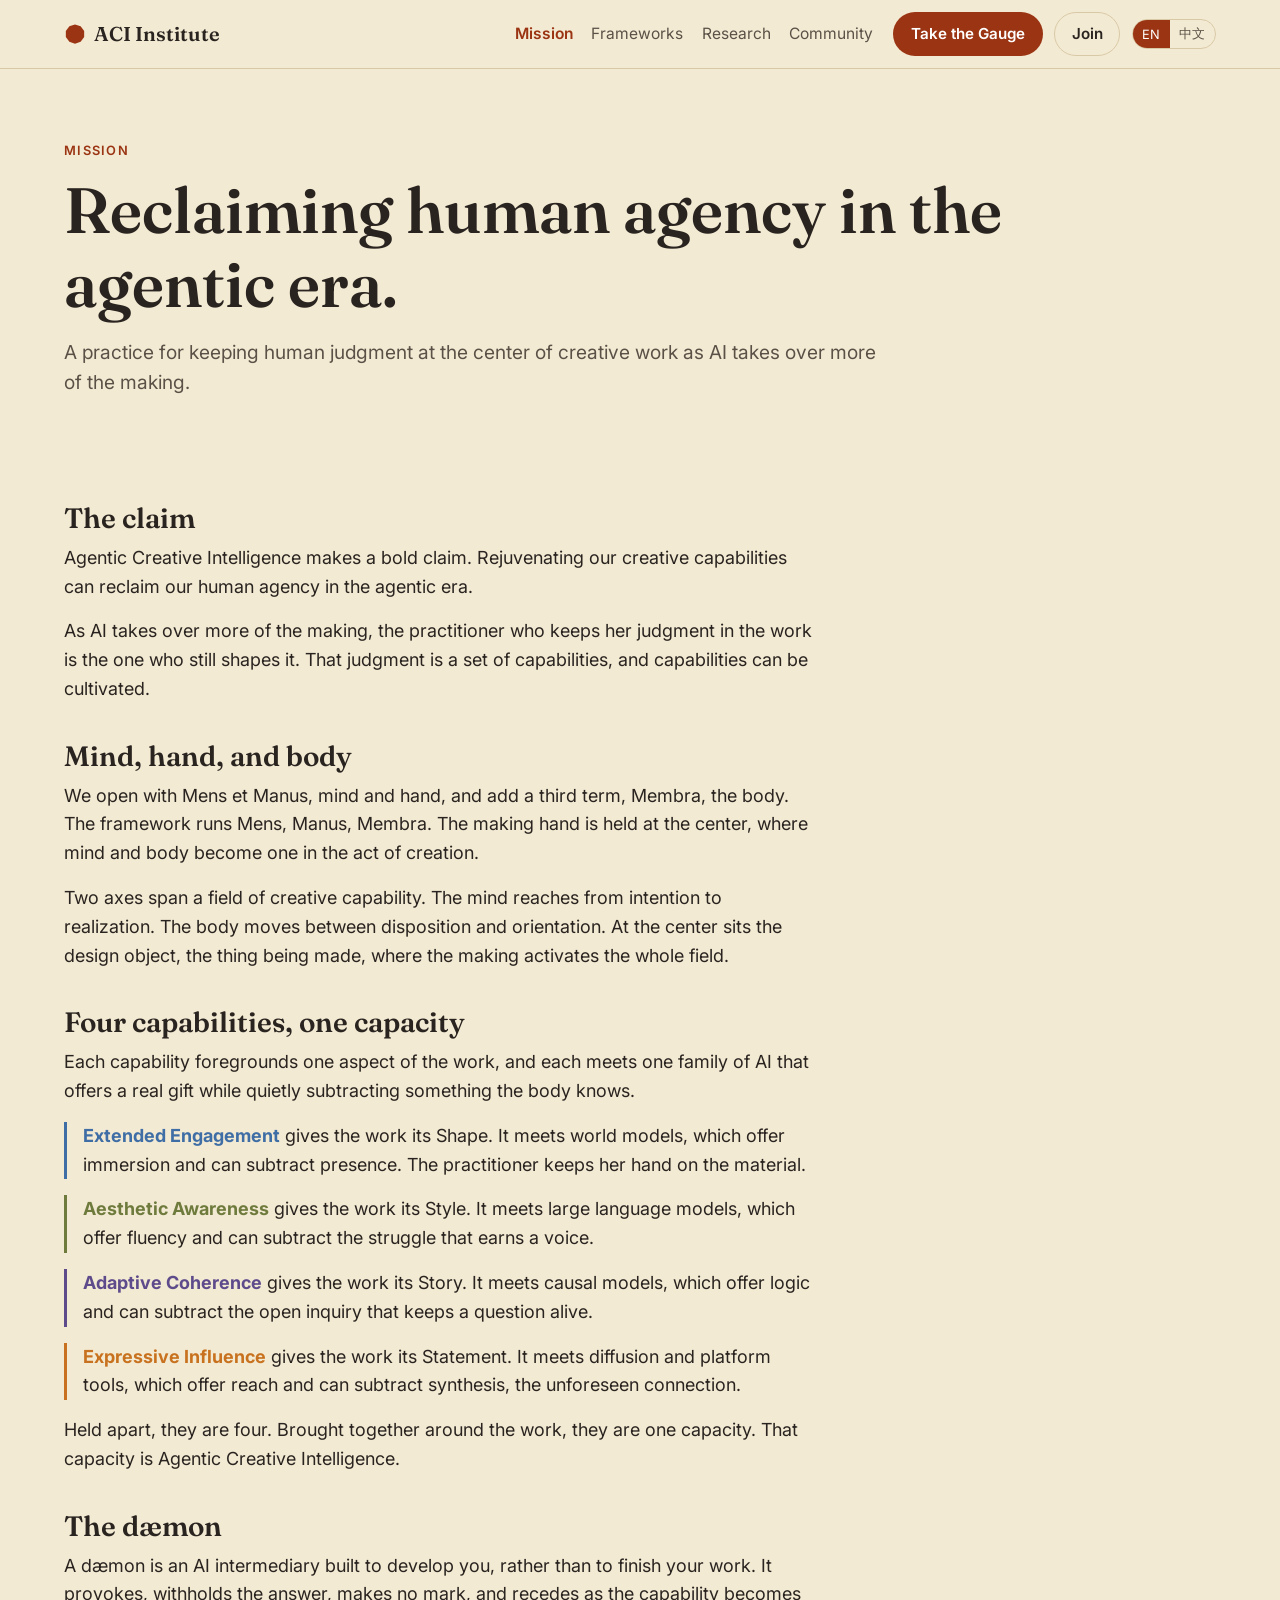
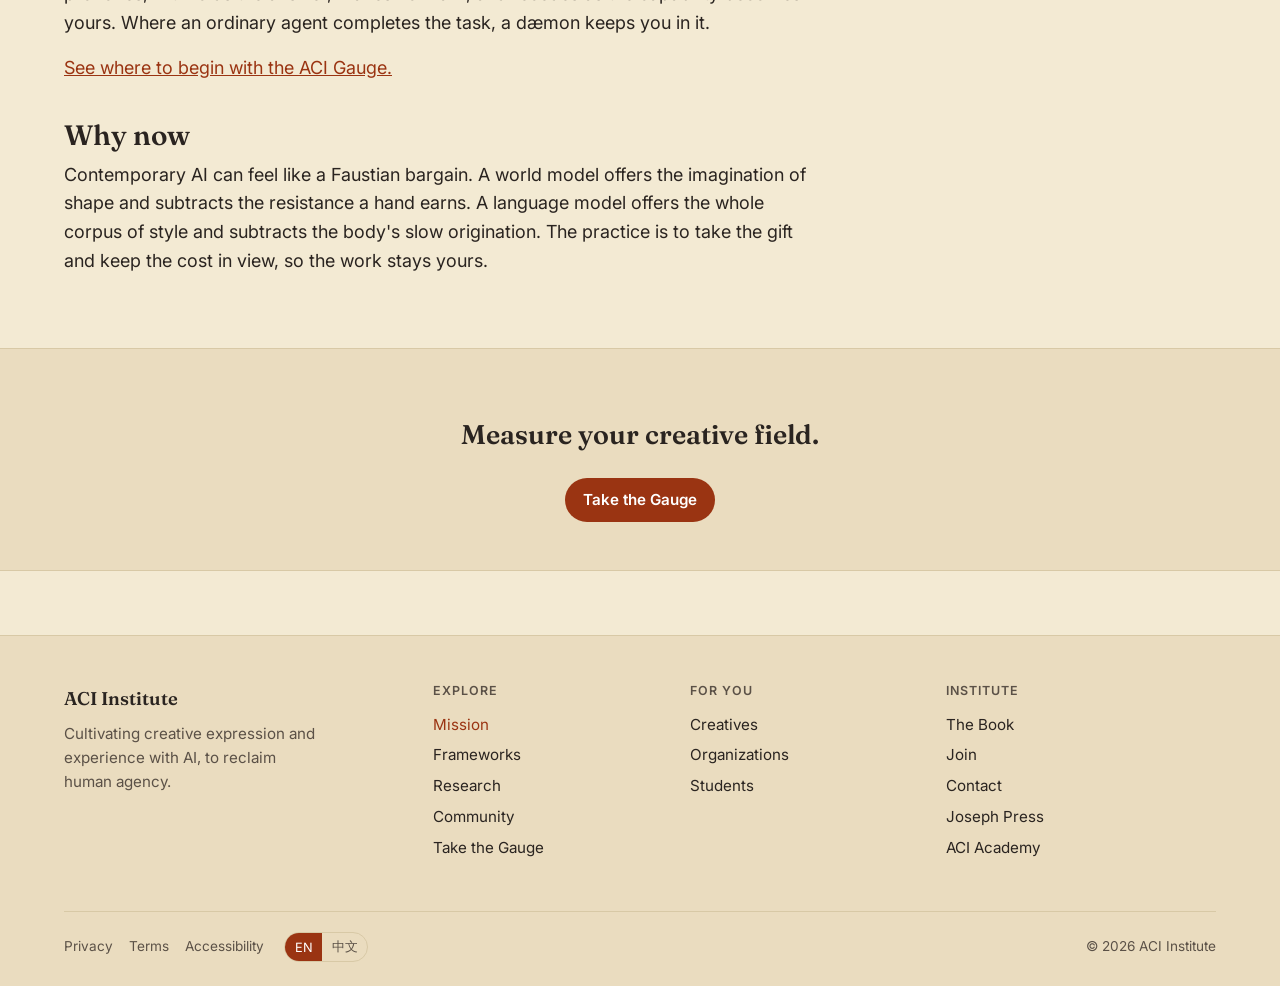
==== mission/index.html @ acca752f "asd" ====
<!DOCTYPE html>
<html lang="en">
<head>
  <meta charset="utf-8">
  <meta name="viewport" content="width=device-width, initial-scale=1">
  <title>Mission · ACI Institute</title>
  <meta name="description" content="Agentic Creative Intelligence makes a bold claim: rejuvenating our creative capabilities can reclaim human agency in the agentic era.">
  <meta name="robots" content="noindex">
  <link rel="icon" href="/assets/favicon.svg">
  <script>
    (function () {
      try {
        var l = localStorage.getItem("aci-lang");
        if (l !== "en" && l !== "zh") {
          l = (navigator.language || "").toLowerCase().indexOf("zh") === 0 ? "zh" : "en";
        }
        document.documentElement.lang = l === "zh" ? "zh-Hans" : "en";
      } catch (e) {}
    })();
  </script>
  <link rel="preconnect" href="https://fonts.googleapis.com">
  <link rel="preconnect" href="https://fonts.gstatic.com" crossorigin>
  <link rel="stylesheet" href="https://fonts.googleapis.com/css2?family=Fraunces:opsz,wght@9..144,400;9..144,600&family=Inter:wght@400;500;600&family=IBM+Plex+Mono&display=swap">
  <link rel="stylesheet" href="/assets/css/main.css">
</head>
<body>
  <main id="main">

    <section class="hero wrap">
      <p class="eyebrow" data-i18n="mission.eyebrow">Mission</p>
      <h1 class="display" data-i18n="mission.title">Reclaiming human agency in the agentic era.</h1>
      <p class="subhead" data-i18n="mission.sub">A practice for keeping human judgment at the center of creative work as AI takes over more of the making.</p>
    </section>

    <section class="section wrap">
      <div class="prose">
        <h2 data-i18n="mission.claim.h">The claim</h2>
        <p data-i18n="mission.claim.p1">Agentic Creative Intelligence makes a bold claim. Rejuvenating our creative capabilities can reclaim our human agency in the agentic era.</p>
        <p data-i18n="mission.claim.p2">As AI takes over more of the making, the practitioner who keeps her judgment in the work is the one who still shapes it. That judgment is a set of capabilities, and capabilities can be cultivated.</p>

        <h2 data-i18n="mission.field.h">Mind, hand, and body</h2>
        <p data-i18n="mission.field.p1">We open with Mens et Manus, mind and hand, and add a third term, Membra, the body. The framework runs Mens, Manus, Membra. The making hand is held at the center, where mind and body become one in the act of creation.</p>
        <p data-i18n="mission.field.p2">Two axes span a field of creative capability. The mind reaches from intention to realization. The body moves between disposition and orientation. At the center sits the design object, the thing being made, where the making activates the whole field.</p>

        <h2 data-i18n="mission.caps.h">Four capabilities, one capacity</h2>
        <p data-i18n="mission.caps.p1">Each capability foregrounds one aspect of the work, and each meets one family of AI that offers a real gift while quietly subtracting something the body knows.</p>

        <div class="cap-def ee">
          <p data-i18n="mission.caps.ee"><b>Extended Engagement</b> gives the work its Shape. It meets world models, which offer immersion and can subtract presence. The practitioner keeps her hand on the material.</p>
        </div>
        <div class="cap-def aa">
          <p data-i18n="mission.caps.aa"><b>Aesthetic Awareness</b> gives the work its Style. It meets large language models, which offer fluency and can subtract the struggle that earns a voice.</p>
        </div>
        <div class="cap-def ac">
          <p data-i18n="mission.caps.ac"><b>Adaptive Coherence</b> gives the work its Story. It meets causal models, which offer logic and can subtract the open inquiry that keeps a question alive.</p>
        </div>
        <div class="cap-def ei">
          <p data-i18n="mission.caps.ei"><b>Expressive Influence</b> gives the work its Statement. It meets diffusion and platform tools, which offer reach and can subtract synthesis, the unforeseen connection.</p>
        </div>

        <p data-i18n="mission.caps.p2">Held apart, they are four. Brought together around the work, they are one capacity. That capacity is Agentic Creative Intelligence.</p>

        <h2 data-i18n="mission.daemon.h">The dæmon</h2>
        <p data-i18n="mission.daemon.p1">A dæmon is an AI intermediary built to develop you, rather than to finish your work. It provokes, withholds the answer, makes no mark, and recedes as the capability becomes yours. Where an ordinary agent completes the task, a dæmon keeps you in it.</p>
        <p><a href="/gauge/" data-i18n="mission.daemon.cta">See where to begin with the ACI Gauge.</a></p>

        <h2 data-i18n="mission.why.h">Why now</h2>
        <p data-i18n="mission.why.p1">Contemporary AI can feel like a Faustian bargain. A world model offers the imagination of shape and subtracts the resistance a hand earns. A language model offers the whole corpus of style and subtracts the body's slow origination. The practice is to take the gift and keep the cost in view, so the work stays yours.</p>
      </div>
    </section>

    <section class="band center">
      <div class="wrap">
        <h2 data-i18n="mission.close.h">Measure your creative field.</h2>
        <div class="cta-row">
          <a class="btn btn-primary" href="/gauge/" data-i18n="cta.gauge">Take the Gauge</a>
        </div>
      </div>
    </section>

  </main>

  <script src="/assets/js/i18n.js"></script>
  <script src="/assets/js/shell.js"></script>
</body>
</html>
---- assets/css/main.css ----
/* ==========================================================================
   ACI Institute, design system and shell
   Single source of truth for color, type, and the shared header and footer.
   Values fixed in the design brief, Sections 3.1 and 3.2.
   ========================================================================== */

:root {
  color-scheme: light;

  /* Foundation */
  --parchment: #F3EAD3;
  --parchment-deep: #EADCBF;
  --ink: #2A2420;
  --ink-soft: #5B5147;
  --line: #D8C9A6;

  /* Brand (Manus, the Design Object center of Figure 5.3) */
  --manus: #9A3412;
  --manus-bright: #B4512A;

  /* The four creative capabilities (fixed, from Figure 5.3) */
  --ee-blue: #3E6EA5;   /* Extended Engagement  / World Models */
  --aa-olive: #6E7B3D;  /* Aesthetic Awareness  / Large Language Models */
  --ac-purple: #5E4B8B; /* Adaptive Coherence   / Causal Models */
  --ei-orange: #C8721F; /* Expressive Influence / Diffusion Models */

  /* Type families */
  --font-display: "Fraunces", Georgia, "Times New Roman", serif;
  --font-body: "Inter", system-ui, -apple-system, "Segoe UI", Roboto, sans-serif;
  --font-mono: "IBM Plex Mono", ui-monospace, "SF Mono", Menlo, monospace;
  --font-cjk: "PingFang SC", "Microsoft YaHei", "Noto Sans SC", sans-serif;

  /* Type scale (~1.25 ratio) */
  --fs-display: clamp(2.5rem, 5vw, 4rem);
  --fs-h1: clamp(2rem, 3.5vw, 2.5rem);
  --fs-h2: 1.75rem;
  --fs-h3: 1.375rem;
  --fs-body: 1.125rem;
  --fs-small: 0.9375rem;

  /* Layout */
  --maxw: 1200px;
  --measure: 68ch;
  --radius: 10px;
  --header-h: 68px;
}

/* Chinese pages swap to a CJK stack so CN reads as designed, not defaulted. */
html[lang^="zh"] {
  --font-body: "PingFang SC", "Microsoft YaHei", "Noto Sans SC", sans-serif;
  --font-display: "Songti SC", "STSong", "Noto Serif SC", "PingFang SC", serif;
}

/* --- Reset and base ------------------------------------------------------ */

*, *::before, *::after { box-sizing: border-box; }
html { -webkit-text-size-adjust: 100%; }
body {
  margin: 0;
  background: var(--parchment);
  color: var(--ink);
  font-family: var(--font-body);
  font-size: var(--fs-body);
  line-height: 1.6;
  -webkit-font-smoothing: antialiased;
}
h1, h2, h3 { font-family: var(--font-display); line-height: 1.15; font-weight: 600; }
a { color: var(--manus); }
img { max-width: 100%; height: auto; }

.wrap { max-width: var(--maxw); margin-inline: auto; padding-inline: 1.5rem; }

.skip-link {
  position: absolute; left: 0.5rem; top: -3rem;
  background: var(--manus); color: #fff; padding: 0.5rem 0.9rem;
  border-radius: 8px; text-decoration: none; z-index: 100;
  transition: top 0.15s ease;
}
.skip-link:focus { top: 0.5rem; }

:where(a, button, [tabindex]):focus-visible {
  outline: 2px solid var(--manus);
  outline-offset: 2px;
  border-radius: 4px;
}

/* --- Buttons ------------------------------------------------------------- */

.btn {
  display: inline-flex; align-items: center; justify-content: center;
  padding: 0.55rem 1.05rem; border-radius: 999px;
  font-family: var(--font-body); font-weight: 600; font-size: 0.95rem;
  text-decoration: none; border: 1px solid transparent; cursor: pointer;
  transition: background 0.15s ease, color 0.15s ease, border-color 0.15s ease;
}
.btn-primary { background: var(--manus); color: #fff; }
.btn-primary:hover { background: var(--manus-bright); }
.btn-quiet { background: transparent; color: var(--ink); border-color: var(--line); }
.btn-quiet:hover { color: var(--manus); border-color: var(--manus); }

/* --- Header -------------------------------------------------------------- */

.site-header {
  position: sticky; top: 0; z-index: 20;
  background: var(--parchment); /* fallback where color-mix is unsupported */
  background: color-mix(in srgb, var(--parchment) 88%, transparent);
  -webkit-backdrop-filter: saturate(1.1) blur(8px);
  backdrop-filter: saturate(1.1) blur(8px);
  border-bottom: 1px solid var(--line);
}
.header-inner {
  display: flex; align-items: center; gap: 1.25rem;
  min-height: var(--header-h);
}
.brand {
  display: inline-flex; align-items: center; gap: 0.5rem;
  text-decoration: none; color: var(--ink);
  font-family: var(--font-display); font-weight: 600; font-size: 1.25rem;
  white-space: nowrap;
}
.brand-mark { display: inline-flex; }
.site-nav { display: flex; gap: 1.15rem; margin-left: auto; }
.site-nav a {
  color: var(--ink-soft); text-decoration: none; font-size: 0.975rem;
}
.site-nav a:hover { color: var(--manus); }
.site-nav a[aria-current="page"] { color: var(--manus); font-weight: 600; }
.footer-col a[aria-current="page"] { color: var(--manus); }
.header-actions { display: flex; align-items: center; gap: 0.7rem; }

.lang-switch {
  display: inline-flex; border: 1px solid var(--line);
  border-radius: 999px; overflow: hidden;
}
.lang-switch button {
  border: 0; background: transparent; cursor: pointer;
  padding: 0.35rem 0.6rem; font-family: var(--font-body);
  font-size: 0.8rem; color: var(--ink-soft);
}
.lang-switch button[aria-pressed="true"] { background: var(--manus); color: #fff; }

.nav-toggle {
  display: none; margin-left: auto;
  background: transparent; border: 1px solid var(--line); border-radius: 8px;
  font-size: 1.1rem; line-height: 1; padding: 0.4rem 0.6rem;
  color: var(--ink); cursor: pointer;
}

/* --- Footer -------------------------------------------------------------- */

.site-footer {
  background: var(--parchment-deep);
  border-top: 1px solid var(--line);
  margin-top: 4rem;
}
.footer-inner {
  display: grid; grid-template-columns: 1.5fr 1fr 1fr 1.2fr; gap: 2rem;
  padding-block: 3rem 1.5rem;
}
.footer-brand .brand-name { font-family: var(--font-display); font-size: 1.15rem; font-weight: 600; }
.footer-tagline { color: var(--ink-soft); font-size: 0.95rem; max-width: 26ch; margin: 0.5rem 0 0; }
.footer-col h2 {
  font-family: var(--font-body); font-size: 0.78rem; font-weight: 600;
  text-transform: uppercase; letter-spacing: 0.08em; color: var(--ink-soft);
  margin: 0 0 0.7rem;
}
.footer-col a {
  display: block; color: var(--ink); text-decoration: none;
  padding: 0.2rem 0; font-size: 0.95rem;
}
.footer-col a:hover { color: var(--manus); }
.footer-meta {
  grid-column: 1 / -1; display: flex; align-items: center; gap: 1.25rem;
  flex-wrap: wrap; border-top: 1px solid var(--line);
  margin-top: 1rem; padding-top: 1.25rem;
}
.footer-legal { display: flex; gap: 1rem; }
.footer-legal a { color: var(--ink-soft); text-decoration: none; font-size: 0.85rem; }
.footer-legal a:hover { color: var(--manus); }
.footer-rights { margin: 0 0 0 auto; color: var(--ink-soft); font-size: 0.85rem; }

/* --- Shell preview (temporary, replaced by Home in Step 2) ---------------- */

#main { min-height: 40vh; }
.shell-preview { padding-block: 4rem 2rem; }
.eyebrow {
  text-transform: uppercase; letter-spacing: 0.1em;
  color: var(--manus); font-size: 0.8rem; font-weight: 600; margin: 0;
}
.shell-preview .display { font-size: var(--fs-display); margin: 0.5rem 0 1rem; }
.shell-preview p.lead { max-width: var(--measure); color: var(--ink-soft); }
.swatches { display: flex; gap: 0.75rem; margin-top: 2.25rem; flex-wrap: wrap; }
.swatch {
  width: 8rem; height: 4rem; border-radius: 8px; color: #fff;
  display: flex; align-items: flex-end; padding: 0.4rem 0.55rem;
  font-size: 0.72rem; font-weight: 600; line-height: 1.2;
}
.swatch.ee { background: var(--ee-blue); }
.swatch.aa { background: var(--aa-olive); }
.swatch.ac { background: var(--ac-purple); }
.swatch.ei { background: var(--ei-orange); }

/* --- Responsive ---------------------------------------------------------- */

@media (max-width: 900px) {
  .nav-toggle { display: inline-flex; order: 3; }
  .site-nav {
    order: 4; margin-left: 0; flex-basis: 100%;
    flex-direction: column; gap: 0.25rem;
    display: none; padding: 0.5rem 0 0.75rem;
  }
  body.nav-open .site-nav { display: flex; }
  .site-nav a { padding: 0.5rem 0; }
  .header-inner { flex-wrap: wrap; }
  .header-actions { margin-left: auto; }
  .footer-inner { grid-template-columns: 1fr 1fr; }
  .footer-brand { grid-column: 1 / -1; }
  .footer-rights { margin-left: 0; flex-basis: 100%; }
}

@media (prefers-reduced-motion: reduce) {
  * { transition: none !important; animation: none !important; }
}

/* --- Page sections and components ---------------------------------------- */

.section { padding-block: 3.5rem; }
.section + .section { border-top: 1px solid var(--line); }
.section-head { max-width: var(--measure); }
.section h2 { font-size: var(--fs-h2); margin: 0 0 0.75rem; }
.lead { font-size: 1.2rem; color: var(--ink-soft); }

/* Hero */
.hero { padding-block: 4.5rem 3rem; }
.hero .eyebrow { margin-bottom: 0.75rem; }
.hero h1 { font-size: var(--fs-display); max-width: 24ch; margin: 0 0 1rem; }
.hero .subhead { font-size: 1.2rem; color: var(--ink-soft); max-width: var(--measure); margin: 0; }
.cta-row { display: flex; gap: 0.75rem; flex-wrap: wrap; margin-top: 1.75rem; }

/* Capability cards */
.cap-grid { display: grid; grid-template-columns: repeat(4, 1fr); gap: 1rem; margin-top: 1.75rem; }
.cap-card {
  background: var(--parchment-deep); border-top: 4px solid var(--line);
  border-radius: 0 0 var(--radius) var(--radius); padding: 1.1rem 1.15rem 1.35rem;
}
.cap-card h3 { font-size: 1.15rem; margin: 0 0 0.25rem; }
.cap-card .aspect {
  font-size: 0.76rem; text-transform: uppercase; letter-spacing: 0.06em;
  color: var(--ink-soft); margin: 0 0 0.6rem;
}
.cap-card p { margin: 0; font-size: 0.98rem; }
.cap-card.ee { border-top-color: var(--ee-blue); } .cap-card.ee h3 { color: var(--ee-blue); }
.cap-card.aa { border-top-color: var(--aa-olive); } .cap-card.aa h3 { color: var(--aa-olive); }
.cap-card.ac { border-top-color: var(--ac-purple); } .cap-card.ac h3 { color: var(--ac-purple); }
.cap-card.ei { border-top-color: var(--ei-orange); } .cap-card.ei h3 { color: var(--ei-orange); }

/* Full-width bands */
.band { background: var(--parchment-deep); border-block: 1px solid var(--line); }
.band .wrap { padding-block: 3rem; }
.band.center { text-align: center; }
.band.center .subhead { margin-inline: auto; }
.band.center .cta-row { justify-content: center; }

/* Ways in */
.ways-grid { display: grid; grid-template-columns: repeat(3, 1fr); gap: 1rem; margin-top: 1.75rem; }
.way-card { border: 1px solid var(--line); border-radius: var(--radius); padding: 1.25rem; }
.way-card h3 { margin: 0 0 0.4rem; font-size: 1.1rem; }
.way-card p { margin: 0 0 0.9rem; color: var(--ink-soft); font-size: 0.98rem; }

/* Book teaser */
.book-teaser .eyebrow { margin: 0 0 0.4rem; }
.book-teaser h2 { margin: 0 0 0.25rem; }
.book-teaser .authors { color: var(--ink-soft); margin: 0 0 0.75rem; }

/* Prose (Mission and other reading pages) */
.prose { max-width: var(--measure); }
.prose h2 { font-size: var(--fs-h2); margin: 2.25rem 0 0.6rem; }
.prose h2:first-child { margin-top: 0; }
.prose p { margin: 0 0 1rem; }
.cap-def { margin: 1rem 0; padding-left: 1rem; border-left: 3px solid var(--line); }
.cap-def p { margin: 0; }
.cap-def b { color: var(--ink); }
.cap-def.ee { border-left-color: var(--ee-blue); } .cap-def.ee b { color: var(--ee-blue); }
.cap-def.aa { border-left-color: var(--aa-olive); } .cap-def.aa b { color: var(--aa-olive); }
.cap-def.ac { border-left-color: var(--ac-purple); } .cap-def.ac b { color: var(--ac-purple); }
.cap-def.ei { border-left-color: var(--ei-orange); } .cap-def.ei b { color: var(--ei-orange); }

@media (max-width: 900px) {
  .cap-grid { grid-template-columns: 1fr 1fr; }
  .ways-grid { grid-template-columns: 1fr; }
}
@media (max-width: 560px) {
  .cap-grid { grid-template-columns: 1fr; }
}
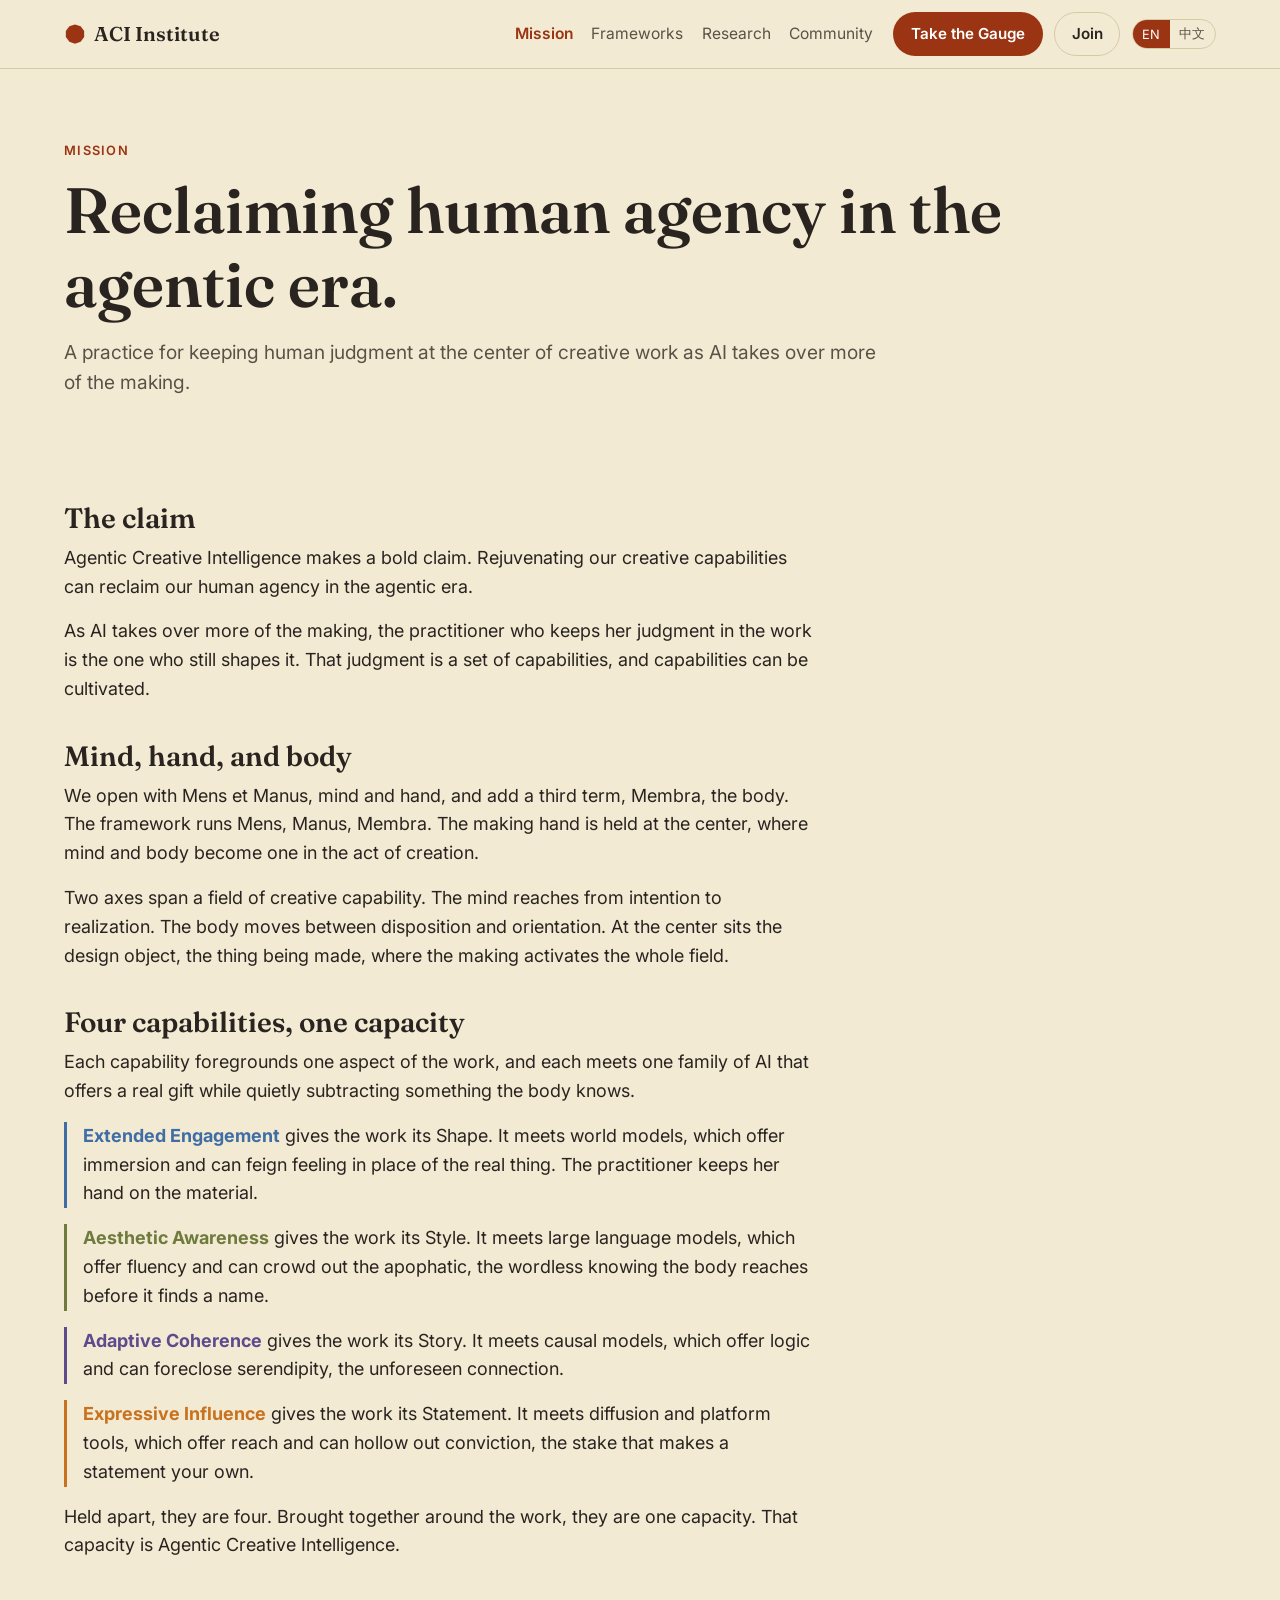
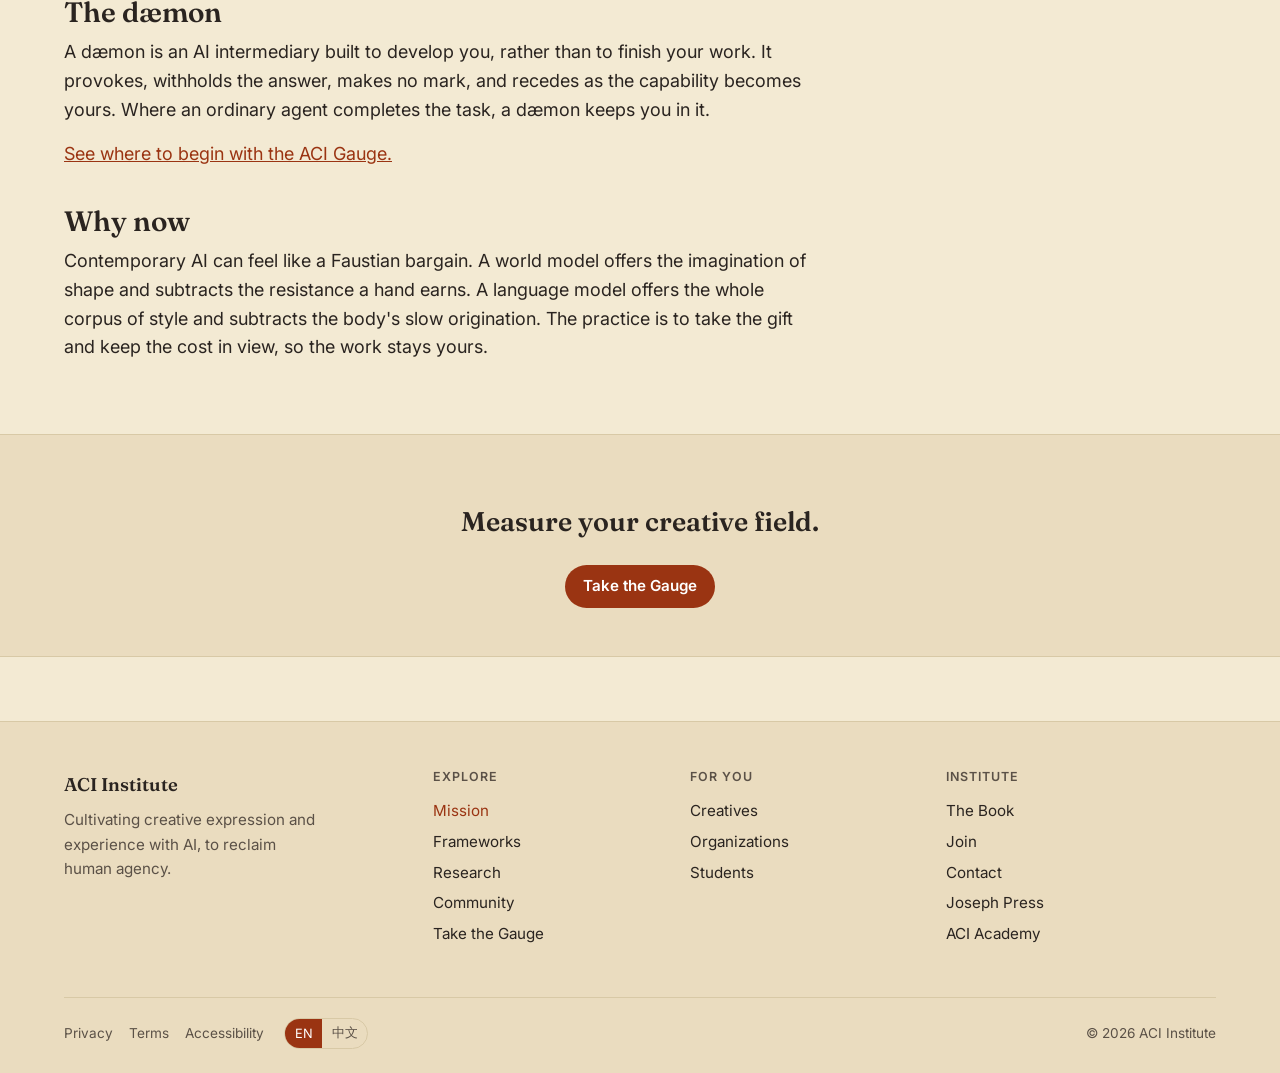
==== commit b92ba49c: "asdfg" ====
--- a/mission/index.html
+++ b/mission/index.html
@@ -46,16 +46,16 @@
         <p data-i18n="mission.caps.p1">Each capability foregrounds one aspect of the work, and each meets one family of AI that offers a real gift while quietly subtracting something the body knows.</p>
 
         <div class="cap-def ee">
-          <p data-i18n="mission.caps.ee"><b>Extended Engagement</b> gives the work its Shape. It meets world models, which offer immersion and can subtract presence. The practitioner keeps her hand on the material.</p>
+          <p data-i18n="mission.caps.ee"><b>Extended Engagement</b> gives the work its Shape. It meets world models, which offer immersion and can feign feeling in place of the real thing. The practitioner keeps her hand on the material.</p>
         </div>
         <div class="cap-def aa">
-          <p data-i18n="mission.caps.aa"><b>Aesthetic Awareness</b> gives the work its Style. It meets large language models, which offer fluency and can subtract the struggle that earns a voice.</p>
+          <p data-i18n="mission.caps.aa"><b>Aesthetic Awareness</b> gives the work its Style. It meets large language models, which offer fluency and can crowd out the apophatic, the wordless knowing the body reaches before it finds a name.</p>
         </div>
         <div class="cap-def ac">
-          <p data-i18n="mission.caps.ac"><b>Adaptive Coherence</b> gives the work its Story. It meets causal models, which offer logic and can subtract the open inquiry that keeps a question alive.</p>
+          <p data-i18n="mission.caps.ac"><b>Adaptive Coherence</b> gives the work its Story. It meets causal models, which offer logic and can foreclose serendipity, the unforeseen connection.</p>
         </div>
         <div class="cap-def ei">
-          <p data-i18n="mission.caps.ei"><b>Expressive Influence</b> gives the work its Statement. It meets diffusion and platform tools, which offer reach and can subtract synthesis, the unforeseen connection.</p>
+          <p data-i18n="mission.caps.ei"><b>Expressive Influence</b> gives the work its Statement. It meets diffusion and platform tools, which offer reach and can hollow out conviction, the stake that makes a statement your own.</p>
         </div>
 
         <p data-i18n="mission.caps.p2">Held apart, they are four. Brought together around the work, they are one capacity. That capacity is Agentic Creative Intelligence.</p>
--- a/assets/css/main.css
+++ b/assets/css/main.css
@@ -285,10 +285,49 @@
 .cap-def.ac { border-left-color: var(--ac-purple); } .cap-def.ac b { color: var(--ac-purple); }
 .cap-def.ei { border-left-color: var(--ei-orange); } .cap-def.ei b { color: var(--ei-orange); }
 
+/* People and author profiles */
+.people-grid { display: grid; grid-template-columns: 1fr 1fr; gap: 2rem; margin-top: 1.75rem; }
+.person-card { display: flex; gap: 1.25rem; align-items: flex-start; }
+.person-photo {
+  width: 132px; height: 132px; border-radius: 14px; object-fit: cover;
+  flex-shrink: 0; background: var(--parchment-deep);
+}
+.person-body { min-width: 0; }
+.person-body h3 { margin: 0; font-size: 1.25rem; }
+.person-role {
+  margin: 0.15rem 0 0.6rem; font-size: 0.76rem; text-transform: uppercase;
+  letter-spacing: 0.06em; color: var(--manus); font-weight: 600;
+}
+.person-bio { margin: 0 0 0.75rem; font-size: 0.98rem; }
+.person-links { display: flex; flex-wrap: wrap; gap: 0.4rem 1rem; }
+.person-links a { color: var(--manus); text-decoration: none; font-size: 0.92rem; font-weight: 600; }
+.person-links a:hover { text-decoration: underline; }
+
 @media (max-width: 900px) {
   .cap-grid { grid-template-columns: 1fr 1fr; }
   .ways-grid { grid-template-columns: 1fr; }
+  .people-grid { grid-template-columns: 1fr; }
 }
 @media (max-width: 560px) {
   .cap-grid { grid-template-columns: 1fr; }
-}
+  .person-card { flex-direction: column; }
+}
+
+/* Advance praise (endorsers) */
+.praise-grid { display: grid; grid-template-columns: repeat(3, 1fr); gap: 1rem; margin-top: 1.75rem; }
+.praise-card {
+  background: var(--parchment-deep); border-radius: var(--radius);
+  border-top: 3px solid var(--manus); padding: 1.25rem;
+}
+.praise-quote { margin: 0 0 1rem; font-size: 1rem; line-height: 1.55; }
+.praise-cite { display: flex; align-items: center; gap: 0.75rem; }
+.praise-avatar {
+  width: 44px; height: 44px; border-radius: 50%; flex-shrink: 0;
+  display: inline-flex; align-items: center; justify-content: center;
+  background: var(--parchment); color: var(--manus); font-weight: 600; font-size: 0.85rem;
+  object-fit: cover; border: 1px solid var(--line);
+}
+.praise-meta { display: flex; flex-direction: column; min-width: 0; }
+.praise-name { font-weight: 600; }
+.praise-role { font-size: 0.85rem; color: var(--ink-soft); }
+@media (max-width: 900px) { .praise-grid { grid-template-columns: 1fr; } }
